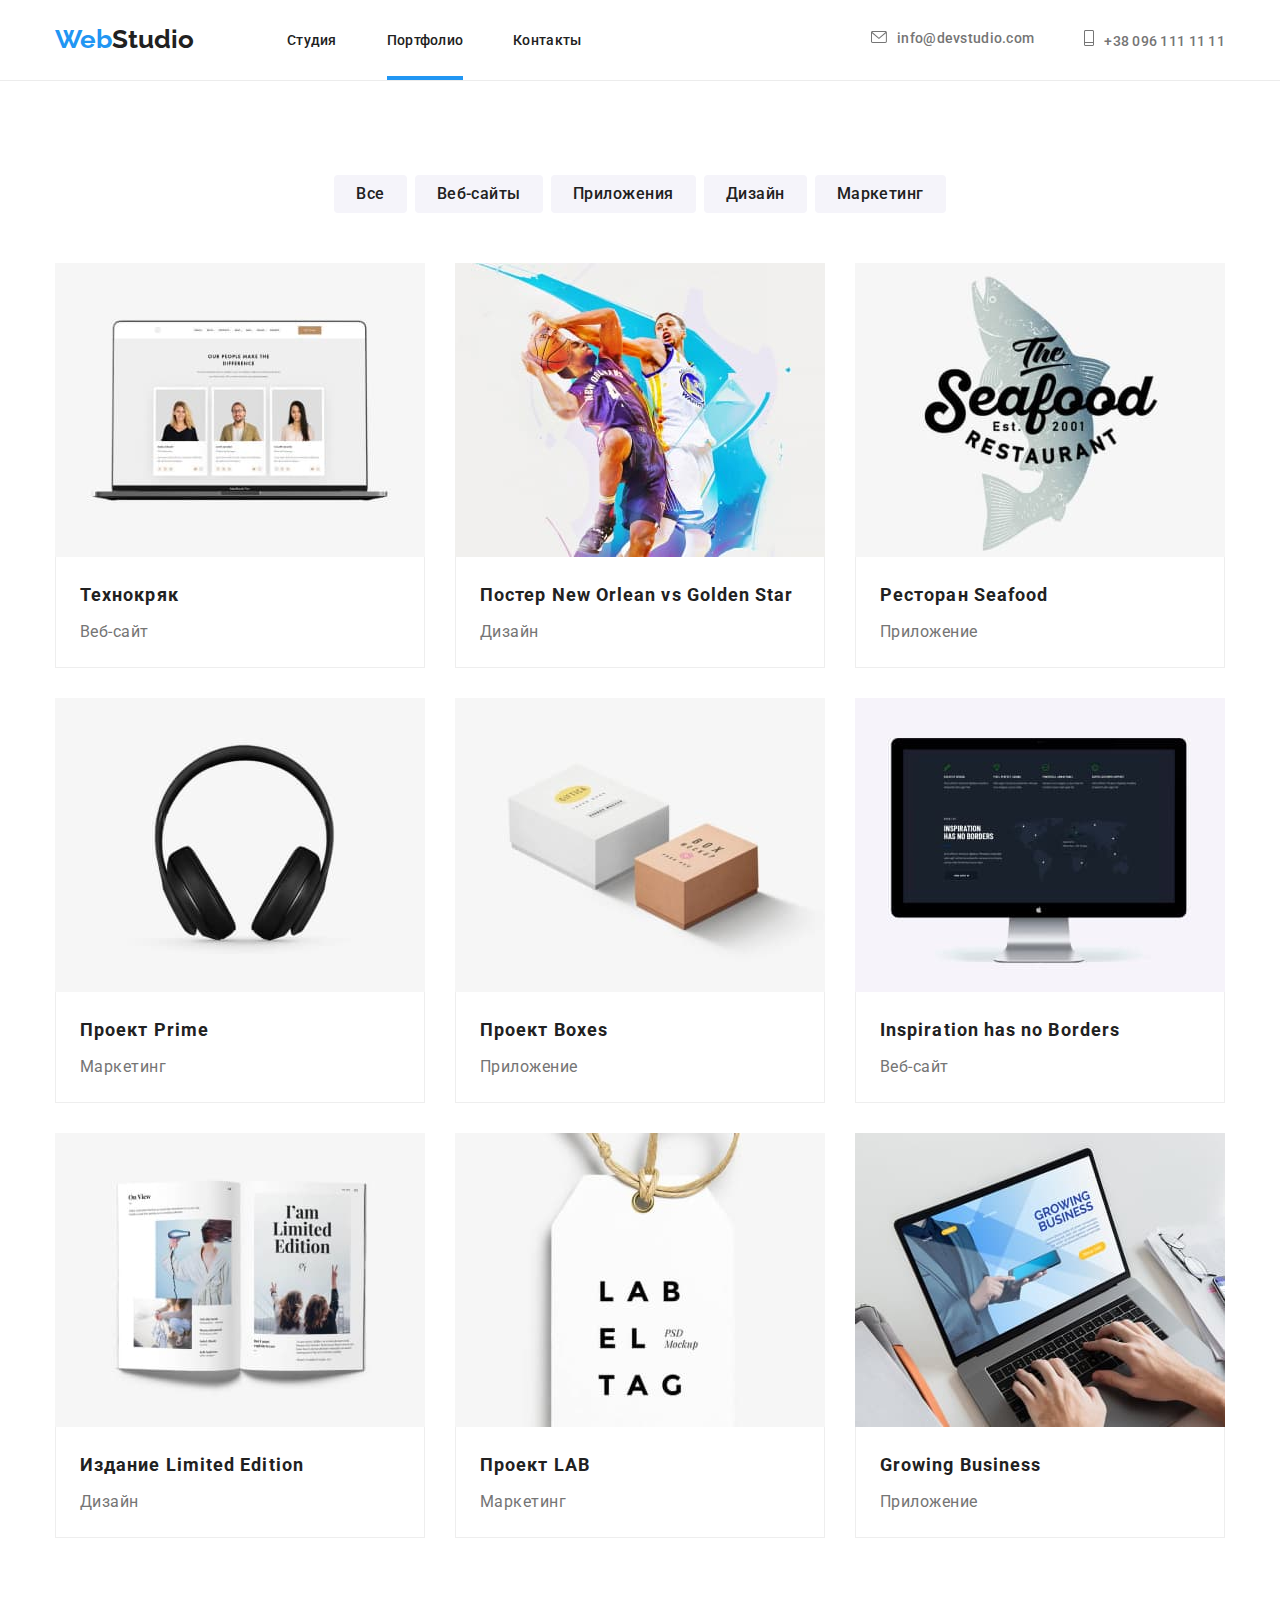
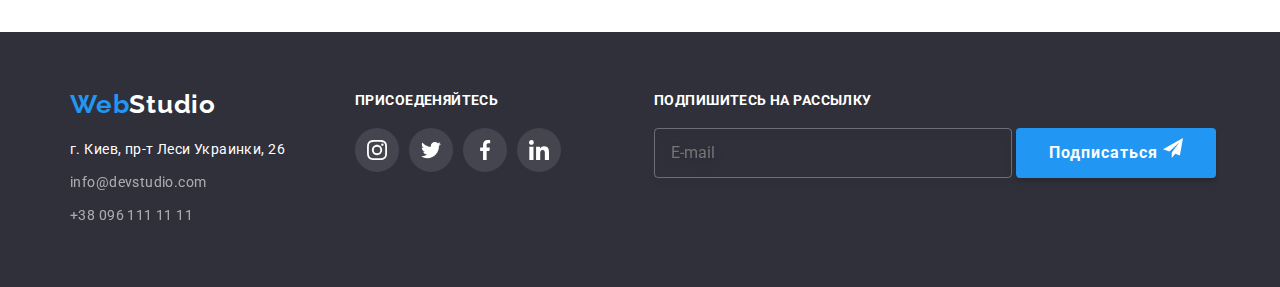
==== portfolio.html @ 83a1de69 "first commit" ====
<!DOCTYPE html>
<html lang="ru">
<head>
    <meta charset="UTF-8">
    <meta http-equiv="X-UA-Compatible" content="IE=edge">
    <meta name="viewport" content="width=device-width, initial-scale=1.0">
    <title>Porfolio</title>
    <link rel="preconnect" href="https://fonts.gstatic.com">
    <link href="https://fonts.googleapis.com/css2?family=Raleway:wght@700&family=Roboto:wght@400;500;700;900&display=swap" rel="stylesheet">
    <link rel="stylesheet" href="https://cdnjs.cloudflare.com/ajax/libs/modern-normalize/1.0.0/modern-normalize.min.css">
    <link rel="stylesheet" href="./css/styles.css">
</head>
<body>
    <header class="page-header">
        <div class="container">
            <nav class="container-nav">
                <a href="./index.html" class="logo">
                    <span class="span-logo">Web</span>Studio</a>
            <ul class="site-nav">
                <li class="item"> 
                    <a href="./index.html" class="link-header">Студия</a> </li>
                <li class="item"> 
                    <a href="./portfolio.html" class="link-header current">Портфолио</a> </li>
                <li class="item"> 
                    <a href="" class="link-header">Контакты</a> </li>
            </ul>  
            </nav>
            <ul class="contact-info">
                <li class="item"> 
                    <a href="mailto:info@devstudio.com" class="link">
                        <svg class="contact-icon" width="16px" height="12px">
                            <use href="./images/sprite.svg#icon-envelope"></use>
                        </svg>info@devstudio.com 
                    </a> 
                </li>
                <li class="item"> 
                    <a href="tel:+380961111111" class="link">
                        <svg class="contact-icon" width="10px" height="16px">
                            <use href="./images/sprite.svg#icon-cell"></use>
                        </svg>+38 096 111 11 11 
                    </a> 
                </li>
            </ul>
        </div>
    </header>
    <main>
        <section class="section">
            <div class="container">
            <ul class=" buttons button-list" >
                <li class="list-for-button"><button type="button" class="button">Все</button></li>
                <li class="list-for-button"><button type="button" class="button">Веб-сайты</button></li>
                <li class="list-for-button"><button type="button" class="button">Приложения</button></li>
                <li class="list-for-button"><button type="button" class="button">Дизайн</button></li>
                <li class="list-for-button"><button type="button" class="button">Маркетинг</button></li>
            </ul>
            <ul class=" main-info flex-container">
                <li class="flex-elements">
                    <a href="" class="flex-link link">
                        <div class="overlay-thumb">
                            <img class="flex-image" src="./images/home2/photo1.jpg" alt="Веб-сайт" width="370" height="294">
                            <div class="overlay-text">
                                <p class="overlay-par">Технокряк это современная площадка распространения коронавируса. Компании используют эту платформу для цифрового шпионажа и атак на защищённые сервера конкурентов.</p>
                            </div>
                        </div>
                            <div class="flex-text-cnt">
                                <h2 class="info-header">Технокряк</h2>
                                <p class="info-contant">Веб-сайт</p>
                            </div>
                    </a>
                </li>
                <li class="flex-elements">
                    <a href="" class="flex-link link">
                        <div class="overlay-thumb">
                                <img class="flex-image" src="./images/home2/photo2.jpg" alt="Дизайн" width="370" height="294">
                            <div class="overlay-text">
                                <p class="overlay-par">Технокряк это современная площадка распространения коронавируса. Компании используют эту платформу для цифрового шпионажа и атак на защищённые сервера конкурентов.</p>
                            </div>
                        </div>
                        <div class="flex-text-cnt">
                            <h2 class="info-header">Постер New Orlean vs Golden Star</h2>
                            <p class="info-contant">Дизайн</p>
                        </div>
                    </a>
                </li>
                <li class="flex-elements">
                    <a href="" class="flex-link link">
                        <div class="overlay-thumb">
                                <img class="flex-image" src="./images/home2/photo3.jpg" alt="Приложение" width="370" height="294">
                            <div class="overlay-text">
                                <p class="overlay-par">Технокряк это современная площадка распространения коронавируса. Компании используют эту платформу для цифрового шпионажа и атак на защищённые сервера конкурентов.</p>
                            </div>
                        </div>
                        <div class="flex-text-cnt">
                            <h2 class="info-header">Ресторан Seafood</h2>
                            <p class="info-contant">Приложение</p>
                        </div>
                    </a>
                </li>
                <li class="flex-elements">
                    <a href="" class="flex-link link">
                        <div class="overlay-thumb">
                                <img class="flex-image" src="./images/home2/photo4.jpg" alt="Маркетинг" width="370" height="294">
                            <div class="overlay-text">
                                <p class="overlay-par">Технокряк это современная площадка распространения коронавируса. Компании используют эту платформу для цифрового шпионажа и атак на защищённые сервера конкурентов.</p>
                            </div>
                        </div>
                        <div class="flex-text-cnt">
                            <h2 class="info-header">Проект Prime</h2>
                            <p class="info-contant">Маркетинг</p>
                        </div>
                    </a>
                </li>
                <li class="flex-elements">
                    <a href="" class="flex-link link">
                        <div class="overlay-thumb">
                                <img class="flex-image" src="./images/home2/photo5.jpg" alt="Приложение" width="370" height="294">
                            <div class="overlay-text">
                                <p class="overlay-par">Технокряк это современная площадка распространения коронавируса. Компании используют эту платформу для цифрового шпионажа и атак на защищённые сервера конкурентов.</p>
                            </div>
                        </div>
                        <div class="flex-text-cnt">
                            <h2 class="info-header">Проект Boxes</h2>
                            <p class="info-contant">Приложение</p>
                        </div>
                    </a>
                </li>
                <li class="flex-elements">
                    <a href="" class="flex-link link">
                        <div class="overlay-thumb">
                                <img class="flex-image" src="./images/home2/photo6.jpg" alt="Веб-сайт" width="370" height="294">
                            <div class="overlay-text">
                                <p class="overlay-par">Технокряк это современная площадка распространения коронавируса. Компании используют эту платформу для цифрового шпионажа и атак на защищённые сервера конкурентов.</p>
                            </div>
                        </div>
                        <div class="flex-text-cnt">
                            <h2 class="info-header">Inspiration has no Borders</h2>
                            <p class="info-contant">Веб-сайт</p>
                        </div>
                    </a>
                </li>
                <li class="flex-elements">
                    <a href="" class="flex-link link">
                        <div class="overlay-thumb">
                                <img class="flex-image" src="./images/home2/photo7.jpg" alt="Дизайн" width="370" height="294">
                            <div class="overlay-text">
                                <p class="overlay-par">Технокряк это современная площадка распространения коронавируса. Компании используют эту платформу для цифрового шпионажа и атак на защищённые сервера конкурентов.</p>
                            </div>
                        </div>
                        <div class="flex-text-cnt">
                            <h2 class="info-header">Издание Limited Edition</h2>
                            <p class="info-contant">Дизайн</p>
                        </div>
                    </a>
                </li>
                <li class="flex-elements">
                    <a href="" class="flex-link link">
                        <div class="overlay-thumb">
                                <img class="flex-image" src="./images/home2/photo8.jpg" alt="Маркетинг" width="370" height="294">
                            <div class="overlay-text">
                                <p class="overlay-par">Технокряк это современная площадка распространения коронавируса. Компании используют эту платформу для цифрового шпионажа и атак на защищённые сервера конкурентов.</p>
                            </div>
                        </div>
                        <div class="flex-text-cnt">
                            <h2 class="info-header">Проект LAB</h2>
                            <p class="info-contant">Маркетинг</p>
                        </div>
                    </a>
                </li>
                <li class="flex-elements">
                    <a href="" class="flex-link link">
                        <div class="overlay-thumb">
                                <img class="flex-image" src="./images/home2/photo9.jpg" alt="Приложение" width="370" height="294">
                            <div class="overlay-text">
                                <p class="overlay-par">Технокряк это современная площадка распространения коронавируса. Компании используют эту платформу для цифрового шпионажа и атак на защищённые сервера конкурентов.</p>
                            </div> 
                        </div>
                        <div class="flex-text-cnt">
                            <h2 class="info-header">Growing Business</h2>
                            <p class="info-contant">Приложение</p>
                        </div>
                    </a>
                </li>
            </ul>
            </div>
        </section>
    </main>
    <footer class="contacs-footer">
        <div class="container">
            <div class="footer-cont ">
                <a href="./index.html" class="logo footer-link"><span class="span-logo">Web</span>Studio </a>
                    <address class="address-cnt">
                        <ul>
                            <li class="footer-list"> <a class="footer-link" href="https://goo.gl/maps/rLmu8nEPgyhnmsDD9" target="_blank" rel="noopener noreferrer"> г. Киев, пр-т Леси Украинки, 26 </a></li>
                            <li class="footer-list"> <a class="footer-link opacity-class" href="mailto:info@devstudio.com">info@devstudio.com </a> </li>
                            <li class="footer-list"> <a class="footer-link opacity-class" href="tel:+380961111111">+38 096 111 11 11 </a> </li>
                        </ul>
                    </address>
            </div>
            <div class="footer-join">
                <h3 class="footer-join-h">Присоеденяйтесь</h3>
                <ul class="footer-icons">
                    <li class="footer-icons-item">
                        <a href="" class="footer-icons-link">
                            <svg class="footer-icons-svg">
                                <use href="./images/sprite.svg#icon-instagram"></use>
                            </svg>
                        </a>
                    </li>
                    <li class="footer-icons-item">
                        <a href="" class="footer-icons-link">
                            <svg class="footer-icons-svg">
                                <use href="./images/sprite.svg#icon-twitter"></use>
                            </svg>
                        </a>
                    </li>
                    <li class="footer-icons-item">
                        <a href="" class="footer-icons-link">
                            <svg class="footer-icons-svg">
                                <use href="./images/sprite.svg#icon-facebook"></use>
                            </svg>
                        </a>
                    </li>
                    <li class="footer-icons-item">
                        <a href="" class="footer-icons-link">
                            <svg class="footer-icons-svg">
                                <use href="./images/sprite.svg#icon-linkedin"></use>
                            </svg>
                         </a>
                    </li>
                </ul>
            </div>
            <div class="subscribe">
                <h3 class="footer-join-h">Подпишитесь на рассылку</h3>
                <form class="form-footer">
                    <input type="email" name="user-email" class="form-text" placeholder="E-mail">
                    <button type="submit" class="subscribe-btn">Подписаться
                        <svg class="footer-icons-svg">
                            <use href="./images/sprite.svg#icon-subscribe"></use>
                        </svg> 
                    </button>
                </form>
            </div>
        </div>
   </footer>
</body>
</html>
---- css/styles.css ----
:root{
    --primary-text-color: #757575;
    --title-text-color: #212121;
    --accent-color: #2196f3;
    --primary-white-color: #FFFFFF;
    --primary-bg-color: #F5F4FA;

}

body {
    font-family:'Roboto', sans-serif, 'Raleway', sans-serif;
    color: var(--title-text-color);
}
ul {
    list-style-type: none;
    margin: 0;
    padding: 0;
}
h1,h2,h3,p {
    margin: 0;
}
img {
    display: block;
    max-width: 100%;
}
.section {
    padding-top: 94px;
    padding-bottom: 94px;
}
.container {
    padding-left: 15px;
    padding-right: 15px;
    margin-left: auto;
    margin-right: auto;
    width: 1200px;
}
.page-header {
    border-bottom: 1px solid #ECECEC;
    padding-top: 25px;
    padding-bottom: 25px;
}
.page-header .container {
    display: flex;
    align-items: center;
}
.container-nav {
display: flex;
align-items: center;

}

.site-nav {
    display: flex;
    margin-left: 93px;
}
.site-nav .item {
    margin-right: 50px;
}

.site-nav .item:last-child {
    margin-right: 0px;
}

.contact-info {
    display: flex;
    margin-left: auto;
    color: var(--primary-text-color);
}
.contact-info .item + .item {
    margin-left: 50px;
}
.contact-icon {
    margin-right: 10px;
    fill: currentColor;
}
.logo {
    font-family: Raleway;
    font-weight: bold;
    font-size: 26px;
    text-decoration: none;
    color: inherit;
}
.logo .span-logo {
    color: var(--accent-color);
}

.link {
    display: block;
    font-size: 14px;
    font-weight: 500;
    line-height: 16px;
    letter-spacing: 0.02em;
    text-align: left;
    color: inherit;
    text-decoration: none;
    transition-duration: 250ms;
    transition-timing-function: cubic-bezier(0.4, 0, 0.2, 1);
}
.link-header {
    display: block;
    font-size: 14px;
    font-weight: 500;
    line-height: 16px;
    letter-spacing: 0.02em;
    text-align: left;
    color: inherit;
    text-decoration: none;
    transition-duration: 250ms;
    transition-timing-function: cubic-bezier(0.4, 0, 0.2, 1);
    position: relative;
    
}
.link-header::after {
    content: '';
    display: block;
    width: 100%;
    background: var(--accent-color);
    height: 4px;
    position: absolute;
    bottom: -32px;
    transition-duration: 250ms;
    transition-timing-function: cubic-bezier(0.4, 0, 0.2, 1);
}
.link-header::after {
    opacity: 0;
}
.link-header.current::after {
    opacity: 1;
}
.link-header:hover,
.link-header:focus{
    color: var(--accent-color);
}
.link:hover,
.link:focus{
    color: var(--accent-color);
}
.overlay {
    max-width: 1600px;
    height: 600px;
    margin-left: auto;
    margin-right: auto;
    background-image:linear-gradient(
        to right,
        rgba( 47, 48, 58, 0.4),
        rgba( 47, 48, 58, 0.4)
    ), 
    url(../images/overlay.jpg);
    background-size: cover;
    background-position: center;
    background-repeat: no-repeat;
}
.hero {
    background-color:#2F303A;
    text-align: center;
    padding-bottom: 200px;
    padding-top: 200px;
}
.hero .order-header {
    margin-top: 0px;
    margin-bottom: 30px;
    color: var(--primary-white-color);
    font-size: 44px;
    font-weight: 900;
    line-height: 60px;
    letter-spacing: 0.06em;
    text-align: center;
    text-transform: uppercase;
}
.order-button {
    display: inline;
}
.hero .order-button {
    color: var(--primary-white-color);
    background-color: var(--accent-color);
    padding: 10px 32px;
    font-family: Roboto;
    font-size: 16px;
    font-weight: 700;
    line-height: 30px;
    letter-spacing: 0.06em;  
    border: none;  
    border-radius: 4px;
}
.company-values {
    display: none;
}
.future-list {
    display: flex;
    flex-wrap: wrap;
}
.future-list .item {
    width: 270px;
}
.future-list .item:not(:last-child) {
    margin-right: 30px;
}

.feauters {
    padding-top: 94px;
}

.feauters .paragraph-header {
    font-size: 14px;
    font-weight: 700;
    line-height: 16px;
    letter-spacing: 0.03em;
    text-align: left;
    text-transform: uppercase;
    margin-bottom: 10px;
}
.feauters .paragraph-content {
    color: var(--primary-text-color);
    font-size: 14px;
    font-weight: 400;
    line-height: 24px;
    letter-spacing: 0.03em;
    text-align: left;  
}
.features-box-color {
    height: 120px;
    margin-bottom: 30px;
    background-color: #F5F4FA;
    display: flex;
    justify-content: center;
    align-items: center;
}
.features-icon-svg {
    width: 70px;
    height: 70px;

}
.our-work  {
    font-size: 36px;    
    font-weight: 700;
    line-height: 42px;
    letter-spacing: 0.03em;
    text-align: center;
    margin-bottom: 50px;
    margin-top: 0px;
}
.work-item {
    display: flex;

}
.img-item {
    margin-left: 30px;
    position: relative;
}
.work-item .img-item:first-child {
    margin-left: 0px;
}
.overlay-img {
    display: flex;
    text-align: center;
    background-color: rgba(47, 48, 58, 0.8);
    position: absolute;
    width: 100%;
    height: 70px;
    bottom: 0px;
}
.overlay-p {
    position: absolute;
    width: 100%;
    top: 50%;
    left: 50%;
    transform: translate(-50%, -50%);
    font-size: 14px;
    line-height: 16px;
    letter-spacing: 0.03em;
    color: var(--primary-white-color);
    text-transform: uppercase;
    
}
.team {
    background-color: var(--primary-bg-color);
    padding-top: 94px;
}
.team .team-header {
    font-size: 36px;
    font-weight: 700;
    line-height: 42px;
    letter-spacing: 0.03em;
    text-align: center;
    margin-bottom: 50px;
    margin-top: 0px;
}
.team .members-header {
    font-size: 16px;
    font-weight: 500;
    line-height: 19px;
    letter-spacing: 0.03em;
    margin: 0px 0px 10px 0px;
}
.team .position {
    color: var(--primary-text-color);
    font-size: 16px;
    font-weight: 400;
    line-height: 19px;
    letter-spacing: 0.03em;
    margin: 0px 0px 16px 0px;
}
.member-list {
    display: flex;
}
.member-list .members {
    margin-left: 30px;
    text-align: center;
}
.member-list .members:first-child {
    margin-left: 0px;
}
.team-img {
    display: block;
    max-width: 100%;
}
.member-cnt {
    padding-top: 30px;
    padding-bottom: 30px;
}
.socials-icons {
    display: inline-flex;
}
.socials-icons-item:not(:last-child) {
    margin-right: 10px;
}
.socials-icons-link {
    display: flex;
    align-items: center;
    justify-content: center;
    width: 44px;
    height: 44px;
    border-radius: 50%;
    background-color: var(--primary-white-color);
    transition-duration: 250ms;
    transition-timing-function: cubic-bezier(0.4, 0, 0.2, 1);
}
.socials-icons-link:hover, 
.socials-icons-link:focus {
    background-color: var(--accent-color);
}
.socials-icons-link:hover .socials-icons-svg, 
.socials-icons-link:focus .socials-icons-svg {
    fill: var(--primary-white-color); 
}
.socials-icons-svg {
    width: 20px;
    height: 20px;
    fill: #AFB1B8;
}
.customer-icons {
    display: inline-flex;
}
.customer-icons-item {
    border: 1px solid #AFB1B8;
    border-radius: 4%;
    height: 92px;
    width: 170px;
    display: flex;
    justify-content: center;
    align-items: center;
    cursor: pointer;
    fill: #AFB1B8;
    transition-duration: 250ms;
    transition-timing-function: cubic-bezier(0.4, 0, 0.2, 1);
}
.customer-icons-item:not(:last-child) {
    margin-right: 30px;
}
.customer-icons-svg {
    width: 106px;
    height: 60px;
    fill: inherit;
}
.customer-icons-item:focus, 
.customer-icons-item:hover {
    color: var(--accent-color);
    border-color: var(--accent-color);
    fill: var(--accent-color);
}
.contacs-footer {
    background: #2F303A;
    padding-top: 60px;
    padding-bottom: 60px;
}
.contacs-footer .container {
    display: flex;
}
.footer-link{
    color: var(--primary-white-color);
    text-decoration: none;
    font-size: 14px;
    font-weight: 400;
    line-height: 24px;
    letter-spacing: 0.03em;
    text-align: left;  
}
.footer-icons {
    display: inline-flex;
}
.footer-icons-item:not(:last-child) {
    margin-right: 10px;
}
.footer-icons-link {
    display: flex;
    align-items: center;
    justify-content: center;
    width: 44px;
    height: 44px;
    border-radius: 50%;
    background-color:rgba(255, 255, 255, 0.1);
    transition-duration: 250ms;
    transition-timing-function: cubic-bezier(0.4, 0, 0.2, 1);
}
.footer-icons-link:hover, 
.footer-icons-link:focus {
    background-color: var(--accent-color);
}
.footer-icons-link:hover .footer-icons-svg, 
.footer-icons-link:focus .footer-icons-svg {
    fill: var(--primary-white-color);
    
}
.footer-icons-svg {
    width: 20px;
    height: 20px;
    fill:var(--primary-white-color);
}
.address-cnt {
    margin-top: 20px;
    font-style: normal;
}
.footer-list {
    margin-bottom: 9px;
}
.footer-list:last-child {
    margin-bottom: 0px;
}
.opacity-class{
    opacity: 60%;
}
.contacs-footer .logo {
    font-family: Raleway;
    font-weight: bold;
    font-size: 26px;
    text-decoration: none;
}
.footer-join {
    margin-right: 93px;
}
.footer-join-h {
    font-size: 14px;
    font-style: normal;
    font-weight: 700;
    line-height: 16px;
    letter-spacing: 0.03em;
    text-transform: uppercase;
    color: var(--primary-white-color);   
    margin-bottom: 20px;
}
.form-text {
    background: transparent;
    width: 358px;
    height: 50px;
    border: 1px solid rgba(255, 255, 255, 0.3);
    box-sizing: border-box;
    filter: drop-shadow(0px 4px 4px rgba(0, 0, 0, 0.15));
    border-radius: 4px;
    padding-left: 16px;
}
.subscribe-btn {
    color: var(--primary-white-color);
    background-color: var(--accent-color);
    font-size: 16px;
    font-weight: 700;
    line-height: 30px;
    letter-spacing: 0.06em;  
    border: none;  
    width: 200px;
    height: 50px;
    background: #2196F3;
    box-shadow: 0px 4px 4px rgba(0, 0, 0, 0.15);
    border-radius: 4px;
}
.button-list {
    display: flex;
    justify-content: center;
}
.list-for-button {
    margin-right: 8px;
}
.list-for-button:last-child {
    margin-right: 0px;
}
.button {
    border-radius: 4px;
    border: none;
    padding: 6px 22px;
    font-size: 16px;
    font-weight: 500;
    line-height: 26px;
    letter-spacing: 0.03em;
    background-color: var(--primary-bg-color);
    text-decoration: none;
    color: var(--title-text-color); 
    text-align: center; 
    transition-duration: 250ms;
    transition-timing-function: cubic-bezier(0.4, 0, 0.2, 1);  
}

.button-list li button:hover , 
.button-list li button:focus {
    background-color: var(--accent-color);
    color: var(--primary-white-color);
}
.buttons {
    padding-bottom: 0px;
}
.main-info {
    margin-left: auto;
    margin-right: auto;
    margin-top: 50px;
    display: block;
}
.flex-container {
    display: flex;
    flex-wrap: wrap;
}
.flex-elements {
    width: calc((100% - 2 * 30px) / 3);
    margin-right: 30px;
    margin-bottom: 30px;
}
.flex-elements:nth-child(3n) {
    margin-right: 0px;
}
.flex-elements:nth-last-child(-n +3 ) {
    margin-bottom: 0px;
}
.flex-link {
    display: block;
    transition-duration: 250ms;
    transition-timing-function: cubic-bezier(0.4, 0, 0.2, 1);
}
.flex-link:hover, 
.flex-link:focus {
    box-shadow: 0px 1px 1px rgba(0, 0, 0, 0.12), 0px 4px 4px rgba(0, 0, 0, 0.06), 1px 4px 6px rgba(0, 0, 0, 0.16);;
    color: inherit;
}
.flex-image {
    display: block;
}
.flex-text-cnt {
    border: 1px solid #EEEEEE;
    border-top: none;
    padding: 20px 24px;
}
.overlay-thumb {
    position: relative;
    color: var(--primary-white-color);
    font-size: 18px;    
    font-weight: 400;
    line-height: 28px;
    letter-spacing: 0.03em;
    overflow: hidden;
}
.overlay-text {
    display: inline-block;
    position: absolute;
    top: 0%;
    right: 0%;
    width: 100%;
    height: 100%;
    transform: translateY(100%);
    background-color:rgba(33, 150, 243, 0.9);
    opacity: 0;
    transition-duration: 250ms;
    transition-timing-function: cubic-bezier(0.4, 0, 0.2, 1);
    padding: 63px 24px ;
}
.flex-link:hover .overlay-text,
.flex-link:focus .overlay-text{
    opacity: 1;
    transform: translateY(0);
}
.main-info .info-header{
    font-size: 18px;
    font-weight: 700;
    line-height: 36px;
    letter-spacing: 0.06em;
    text-align: left;
    margin: 0px 0px 4px 0px;
}
.main-info .info-contant{
    color: var(--primary-text-color);
    font-size: 16px;
    font-weight: 400;
    line-height: 30px;
    letter-spacing: 0.03em;
    text-align: left;
    margin: 0px;
}
.card {
    border-radius: 0px 0px 4px 4px;
    box-shadow: 0px 1px 3px rgba(0, 0, 0, 0.12), 0px 1px 1px rgba(0, 0, 0, 0.14), 0px 2px 1px rgba(0, 0, 0, 0.2);
    background-color: var(--primary-white-color);
}
.footer-cont {
    padding-left: 15px;
    padding-right: 70px;
}
.backdrop {
    position: fixed;
    top: 0;
    left: 0;
    width: 100%;
    height: 100%;
    background-color: rgba(0, 0, 0, 0.2);
    transition-duration: 250ms;
    transition-timing-function: cubic-bezier(0.4, 0, 0.2, 1);
}
.is-hidden {
    opacity: 0;
    visibility: hidden;
    pointer-events: none;
}
.modal {
    background-color: var(--primary-white-color);
    width: 528px;
    height: 581px;
    position: absolute;
    top: 50%;
    left: 50%;
    transform: translate(-50%, -50%);
    padding: 40px;
}
.modal-close {
    position: absolute;
    top: 8px;
    right: 8px;
    width: 30px;
    height: 30px;
    border-radius: 50%;
    border: 1px solid rgba(0, 0, 0, 0.1);
    background-color: transparent;
    display: flex;
    justify-content: center;
    align-items: center;
}
.modal-title {
    text-align: center;
    font-style: normal;
    font-weight: bold;
    font-size: 20px;
    line-height: 23px;
    letter-spacing: 0.03em;
    margin-bottom: 12px;
}
.form-field {
    margin-bottom: 10px;
}
.form-input {
    display: block;
    border: 1px solid rgba(33, 33, 33, 0.2);
    box-sizing: border-box;
    border-radius: 4px;
    width: 100%;
    height: 40px;
    padding-left: 42px;
    position: relative;
    transition-duration: 250ms;
    transition-timing-function: cubic-bezier(0.4, 0, 0.2, 1);
}
.form-input:focus-within {
    border-color: var(--accent-color);
}
.form-input .cross-icon {
    position: absolute;
    left: 10px;
    top: 50%;
    transform: translate(0, -50%);
    transition-duration: 250ms;
    transition-timing-function: cubic-bezier(0.4, 0, 0.2, 1);
}
.form-input:focus-within > .cross-icon {
    fill: var(--accent-color);
}
.modal-close:focus-within > .cross-icon {
    fill: var(--accent-color);
}
.form-input input {
    border: 0;
    height: 100%;
    width: 100%;
    padding-right: 15px;
}
.form-input input:focus {
    outline: none;
}
.form-textarea {
    display: block;
    border: 1px solid rgba(33, 33, 33, 0.2);
    box-sizing: border-box;
    border-radius: 4px;
    width: 100%;
    height: 120px;
    resize: none;
    padding: 12px 16px;
}
.form-textarea:focus {
    outline: none;
    border: 1px solid var(--accent-color);
}
.contract-block {
    margin: 20px 13px 0;
    font-size: 14px;
    line-height: 24px;
    letter-spacing: 0.03em;
    color: var(--primary-text-color);
}
.form .subscribe-btn {
    display: block;
    margin: 30px auto 0;
}
.form-label {
    font-size: 12px;
    font-style: normal;
    font-weight: 400;
    line-height: 14px;
    letter-spacing: 0.01em;
    text-align: left;
    color: var(--primary-text-color);
}
.policy {
    color: var(--accent-color);
}
.check-input {
    position: absolute;
    -webkit-appearance: none;
    appearance: none;
}
.checkbox-svg {
    position: absolute;
    margin-left: -20px;
    margin-bottom: -2px;
    border: 2px solid var(--primary-text-color);
    border-radius: 2px;
    cursor: pointer;
    fill: transparent;
}
.check-input:hover + .checkbox-svg,
.check-input:focus + .checkbox-svg{
    border-color: var(--accent-color);
}
.check-input:checked + .checkbox-svg {
    background-color: var(--accent-color);
    fill: var(--primary-white-color);
    border-color: transparent;
}
.check {
    padding-left: 15px;
}
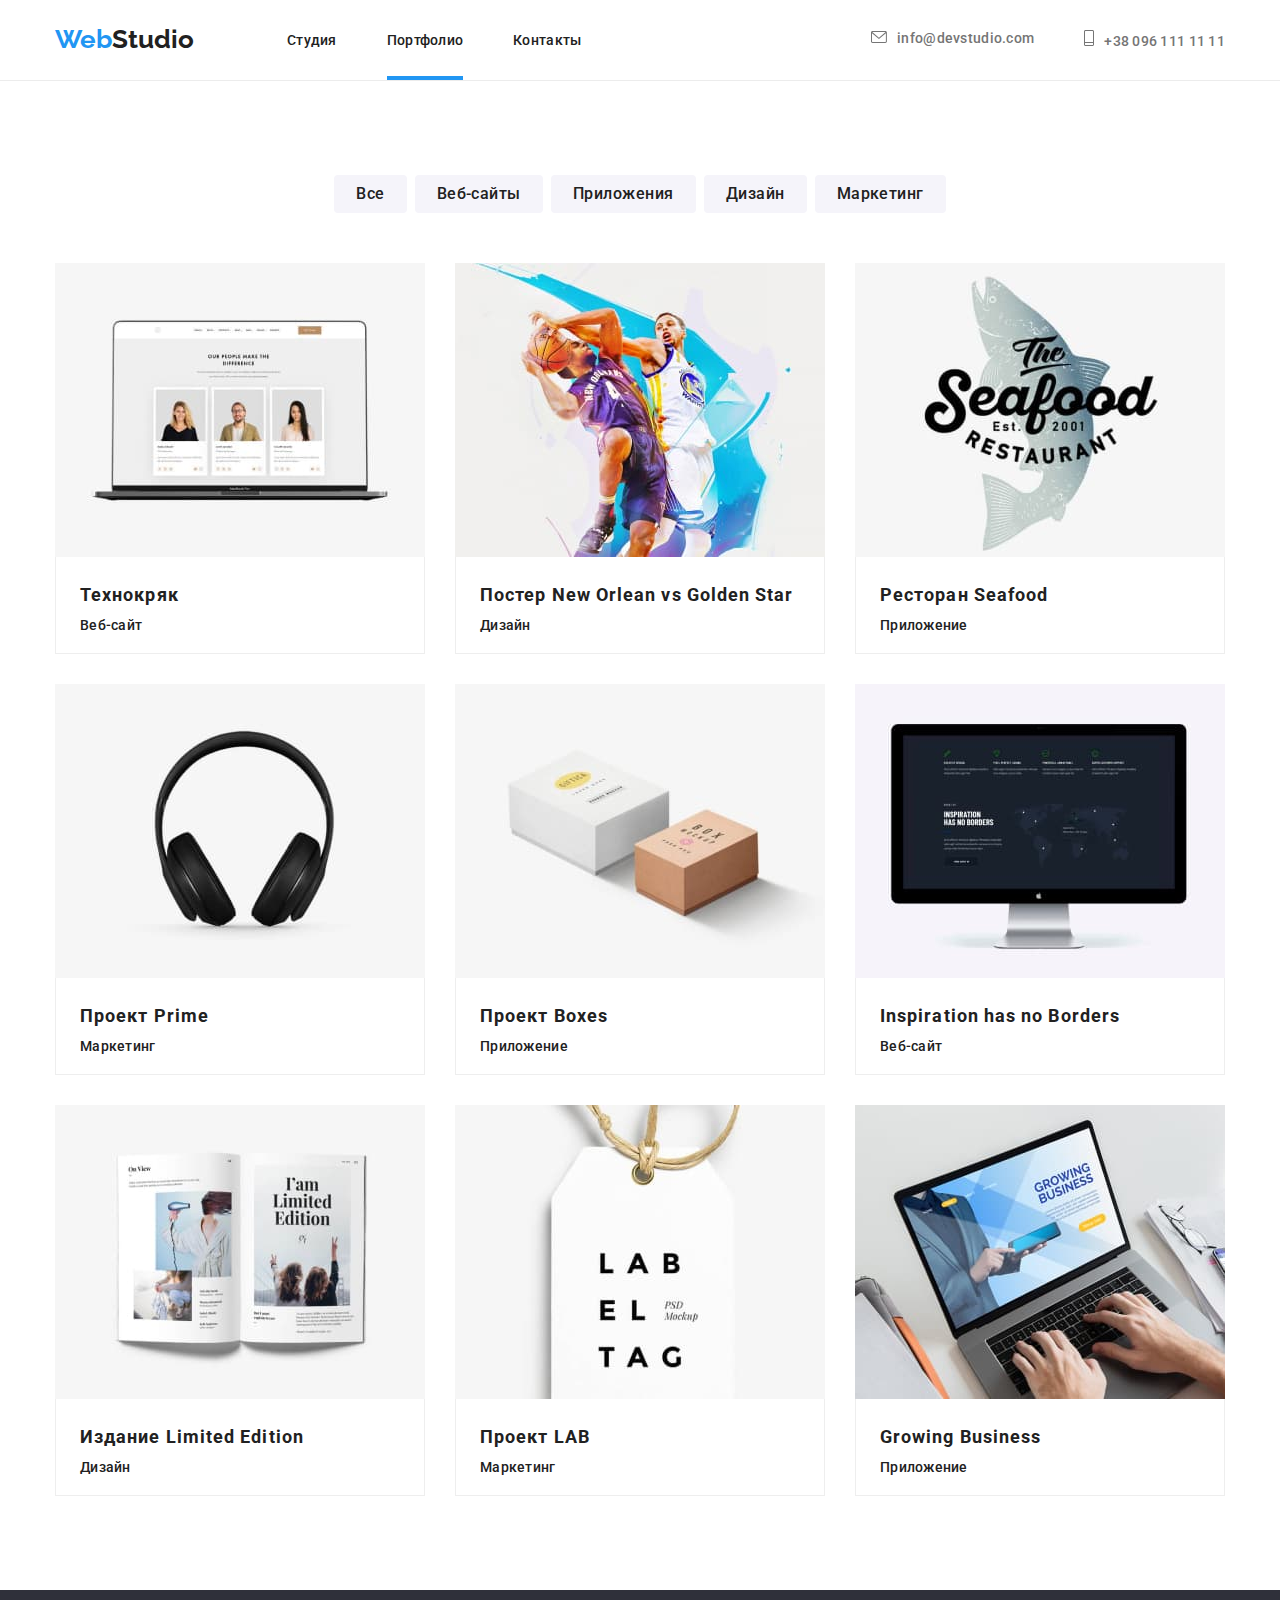
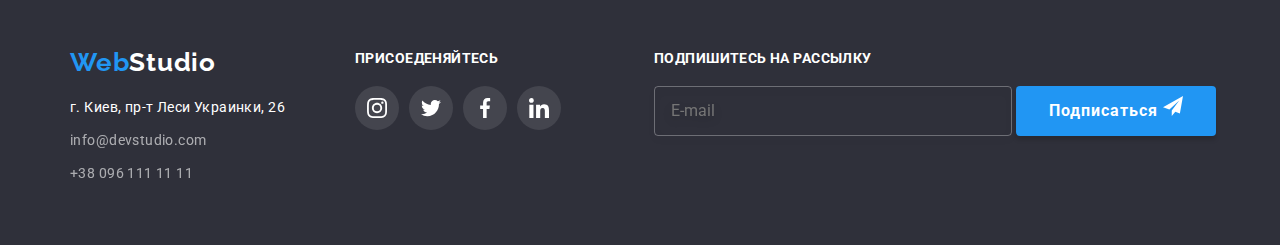
==== commit e93ddfd3: "last commit" ====
--- a/portfolio.html
+++ b/portfolio.html
@@ -9,33 +9,34 @@
     <link href="https://fonts.googleapis.com/css2?family=Raleway:wght@700&family=Roboto:wght@400;500;700;900&display=swap" rel="stylesheet">
     <link rel="stylesheet" href="https://cdnjs.cloudflare.com/ajax/libs/modern-normalize/1.0.0/modern-normalize.min.css">
     <link rel="stylesheet" href="./css/styles.css">
+    <link rel="stylesheet" href="./css/main.min.css">
 </head>
 <body>
     <header class="page-header">
         <div class="container">
-            <nav class="container-nav">
+            <nav class="site-bar">
                 <a href="./index.html" class="logo">
                     <span class="span-logo">Web</span>Studio</a>
             <ul class="site-nav">
-                <li class="item"> 
+                <li class="site-nav__item"> 
                     <a href="./index.html" class="link-header">Студия</a> </li>
-                <li class="item"> 
+                <li class="site-nav__item"> 
                     <a href="./portfolio.html" class="link-header current">Портфолио</a> </li>
-                <li class="item"> 
+                <li class="site-nav__item"> 
                     <a href="" class="link-header">Контакты</a> </li>
             </ul>  
             </nav>
-            <ul class="contact-info">
-                <li class="item"> 
+            <ul class="contact">
+                <li class="contact__item"> 
                     <a href="mailto:info@devstudio.com" class="link">
-                        <svg class="contact-icon" width="16px" height="12px">
+                        <svg class="contact__icon" width="16px" height="12px">
                             <use href="./images/sprite.svg#icon-envelope"></use>
                         </svg>info@devstudio.com 
                     </a> 
                 </li>
-                <li class="item"> 
+                <li class="contact__item"> 
                     <a href="tel:+380961111111" class="link">
-                        <svg class="contact-icon" width="10px" height="16px">
+                        <svg class="contact__icon" width="10px" height="16px">
                             <use href="./images/sprite.svg#icon-cell"></use>
                         </svg>+38 096 111 11 11 
                     </a> 
@@ -46,137 +47,137 @@
     <main>
         <section class="section">
             <div class="container">
-            <ul class=" buttons button-list" >
-                <li class="list-for-button"><button type="button" class="button">Все</button></li>
-                <li class="list-for-button"><button type="button" class="button">Веб-сайты</button></li>
-                <li class="list-for-button"><button type="button" class="button">Приложения</button></li>
-                <li class="list-for-button"><button type="button" class="button">Дизайн</button></li>
-                <li class="list-for-button"><button type="button" class="button">Маркетинг</button></li>
+            <ul class="menu" >
+                <li class="menu__button"><button type="button" class="button">Все</button></li>
+                <li class="menu__button"><button type="button" class="button">Веб-сайты</button></li>
+                <li class="menu__button"><button type="button" class="button">Приложения</button></li>
+                <li class="menu__button"><button type="button" class="button">Дизайн</button></li>
+                <li class="menu__button"><button type="button" class="button">Маркетинг</button></li>
             </ul>
-            <ul class=" main-info flex-container">
-                <li class="flex-elements">
-                    <a href="" class="flex-link link">
-                        <div class="overlay-thumb">
-                            <img class="flex-image" src="./images/home2/photo1.jpg" alt="Веб-сайт" width="370" height="294">
-                            <div class="overlay-text">
-                                <p class="overlay-par">Технокряк это современная площадка распространения коронавируса. Компании используют эту платформу для цифрового шпионажа и атак на защищённые сервера конкурентов.</p>
-                            </div>
-                        </div>
-                            <div class="flex-text-cnt">
-                                <h2 class="info-header">Технокряк</h2>
-                                <p class="info-contant">Веб-сайт</p>
-                            </div>
-                    </a>
-                </li>
-                <li class="flex-elements">
-                    <a href="" class="flex-link link">
-                        <div class="overlay-thumb">
-                                <img class="flex-image" src="./images/home2/photo2.jpg" alt="Дизайн" width="370" height="294">
-                            <div class="overlay-text">
-                                <p class="overlay-par">Технокряк это современная площадка распространения коронавируса. Компании используют эту платформу для цифрового шпионажа и атак на защищённые сервера конкурентов.</p>
-                            </div>
-                        </div>
-                        <div class="flex-text-cnt">
-                            <h2 class="info-header">Постер New Orlean vs Golden Star</h2>
-                            <p class="info-contant">Дизайн</p>
-                        </div>
-                    </a>
-                </li>
-                <li class="flex-elements">
-                    <a href="" class="flex-link link">
-                        <div class="overlay-thumb">
-                                <img class="flex-image" src="./images/home2/photo3.jpg" alt="Приложение" width="370" height="294">
-                            <div class="overlay-text">
-                                <p class="overlay-par">Технокряк это современная площадка распространения коронавируса. Компании используют эту платформу для цифрового шпионажа и атак на защищённые сервера конкурентов.</p>
-                            </div>
-                        </div>
-                        <div class="flex-text-cnt">
-                            <h2 class="info-header">Ресторан Seafood</h2>
-                            <p class="info-contant">Приложение</p>
-                        </div>
-                    </a>
-                </li>
-                <li class="flex-elements">
-                    <a href="" class="flex-link link">
-                        <div class="overlay-thumb">
-                                <img class="flex-image" src="./images/home2/photo4.jpg" alt="Маркетинг" width="370" height="294">
-                            <div class="overlay-text">
-                                <p class="overlay-par">Технокряк это современная площадка распространения коронавируса. Компании используют эту платформу для цифрового шпионажа и атак на защищённые сервера конкурентов.</p>
-                            </div>
-                        </div>
-                        <div class="flex-text-cnt">
-                            <h2 class="info-header">Проект Prime</h2>
-                            <p class="info-contant">Маркетинг</p>
-                        </div>
-                    </a>
-                </li>
-                <li class="flex-elements">
-                    <a href="" class="flex-link link">
-                        <div class="overlay-thumb">
-                                <img class="flex-image" src="./images/home2/photo5.jpg" alt="Приложение" width="370" height="294">
-                            <div class="overlay-text">
-                                <p class="overlay-par">Технокряк это современная площадка распространения коронавируса. Компании используют эту платформу для цифрового шпионажа и атак на защищённые сервера конкурентов.</p>
-                            </div>
-                        </div>
-                        <div class="flex-text-cnt">
-                            <h2 class="info-header">Проект Boxes</h2>
-                            <p class="info-contant">Приложение</p>
-                        </div>
-                    </a>
-                </li>
-                <li class="flex-elements">
-                    <a href="" class="flex-link link">
-                        <div class="overlay-thumb">
-                                <img class="flex-image" src="./images/home2/photo6.jpg" alt="Веб-сайт" width="370" height="294">
-                            <div class="overlay-text">
-                                <p class="overlay-par">Технокряк это современная площадка распространения коронавируса. Компании используют эту платформу для цифрового шпионажа и атак на защищённые сервера конкурентов.</p>
-                            </div>
-                        </div>
-                        <div class="flex-text-cnt">
-                            <h2 class="info-header">Inspiration has no Borders</h2>
-                            <p class="info-contant">Веб-сайт</p>
-                        </div>
-                    </a>
-                </li>
-                <li class="flex-elements">
-                    <a href="" class="flex-link link">
-                        <div class="overlay-thumb">
-                                <img class="flex-image" src="./images/home2/photo7.jpg" alt="Дизайн" width="370" height="294">
-                            <div class="overlay-text">
-                                <p class="overlay-par">Технокряк это современная площадка распространения коронавируса. Компании используют эту платформу для цифрового шпионажа и атак на защищённые сервера конкурентов.</p>
-                            </div>
-                        </div>
-                        <div class="flex-text-cnt">
-                            <h2 class="info-header">Издание Limited Edition</h2>
-                            <p class="info-contant">Дизайн</p>
-                        </div>
-                    </a>
-                </li>
-                <li class="flex-elements">
-                    <a href="" class="flex-link link">
-                        <div class="overlay-thumb">
-                                <img class="flex-image" src="./images/home2/photo8.jpg" alt="Маркетинг" width="370" height="294">
-                            <div class="overlay-text">
-                                <p class="overlay-par">Технокряк это современная площадка распространения коронавируса. Компании используют эту платформу для цифрового шпионажа и атак на защищённые сервера конкурентов.</p>
-                            </div>
-                        </div>
-                        <div class="flex-text-cnt">
-                            <h2 class="info-header">Проект LAB</h2>
-                            <p class="info-contant">Маркетинг</p>
-                        </div>
-                    </a>
-                </li>
-                <li class="flex-elements">
-                    <a href="" class="flex-link link">
-                        <div class="overlay-thumb">
-                                <img class="flex-image" src="./images/home2/photo9.jpg" alt="Приложение" width="370" height="294">
-                            <div class="overlay-text">
-                                <p class="overlay-par">Технокряк это современная площадка распространения коронавируса. Компании используют эту платформу для цифрового шпионажа и атак на защищённые сервера конкурентов.</p>
+            <ul class="flex__container">
+                <li class="flex__elements">
+                    <a href="" class="flex__link link">
+                        <div class="overlay__thumb">
+                            <img class="flex__image" src="./images/home2/photo1.jpg" alt="Веб-сайт" width="370" height="294">
+                            <div class="overlay__text">
+                                <p class="overlay__par">Технокряк это современная площадка распространения коронавируса. Компании используют эту платформу для цифрового шпионажа и атак на защищённые сервера конкурентов.</p>
+                            </div>
+                        </div>
+                            <div class="flex__text">
+                                <h2 class="flex__header">Технокряк</h2>
+                                <p class="flex__contant">Веб-сайт</p>
+                            </div>
+                    </a>
+                </li>
+                <li class="flex__elements">
+                    <a href="" class="flex__link link">
+                        <div class="overlay__thumb">
+                                <img class="flex__image" src="./images/home2/photo2.jpg" alt="Дизайн" width="370" height="294">
+                            <div class="overlay__text">
+                                <p class="overlay__par">Технокряк это современная площадка распространения коронавируса. Компании используют эту платформу для цифрового шпионажа и атак на защищённые сервера конкурентов.</p>
+                            </div>
+                        </div>
+                        <div class="flex__text">
+                            <h2 class="flex__header">Постер New Orlean vs Golden Star</h2>
+                            <p class="flex__contant">Дизайн</p>
+                        </div>
+                    </a>
+                </li>
+                <li class="flex__elements">
+                    <a href="" class="flex__link link">
+                        <div class="overlay__thumb">
+                                <img class="flex__image" src="./images/home2/photo3.jpg" alt="Приложение" width="370" height="294">
+                            <div class="overlay__text">
+                                <p class="overlay__par">Технокряк это современная площадка распространения коронавируса. Компании используют эту платформу для цифрового шпионажа и атак на защищённые сервера конкурентов.</p>
+                            </div>
+                        </div>
+                        <div class="flex__text">
+                            <h2 class="flex__header">Ресторан Seafood</h2>
+                            <p class="flex__contant">Приложение</p>
+                        </div>
+                    </a>
+                </li>
+                <li class="flex__elements">
+                    <a href="" class="flex__link link">
+                        <div class="overlay__thumb">
+                                <img class="flex__image" src="./images/home2/photo4.jpg" alt="Маркетинг" width="370" height="294">
+                            <div class="overlay__text">
+                                <p class="overlay__par">Технокряк это современная площадка распространения коронавируса. Компании используют эту платформу для цифрового шпионажа и атак на защищённые сервера конкурентов.</p>
+                            </div>
+                        </div>
+                        <div class="flex__text">
+                            <h2 class="flex__header">Проект Prime</h2>
+                            <p class="flex__contant">Маркетинг</p>
+                        </div>
+                    </a>
+                </li>
+                <li class="flex__elements">
+                    <a href="" class="flex__link link">
+                        <div class="overlay__thumb">
+                                <img class="flex__image" src="./images/home2/photo5.jpg" alt="Приложение" width="370" height="294">
+                            <div class="overlay__text">
+                                <p class="overlay__par">Технокряк это современная площадка распространения коронавируса. Компании используют эту платформу для цифрового шпионажа и атак на защищённые сервера конкурентов.</p>
+                            </div>
+                        </div>
+                        <div class="flex__text">
+                            <h2 class="flex__header">Проект Boxes</h2>
+                            <p class="flex__contant">Приложение</p>
+                        </div>
+                    </a>
+                </li>
+                <li class="flex__elements">
+                    <a href="" class="flex__link link">
+                        <div class="overlay__thumb">
+                                <img class="flex__image" src="./images/home2/photo6.jpg" alt="Веб-сайт" width="370" height="294">
+                            <div class="overlay__text">
+                                <p class="overlay__par">Технокряк это современная площадка распространения коронавируса. Компании используют эту платформу для цифрового шпионажа и атак на защищённые сервера конкурентов.</p>
+                            </div>
+                        </div>
+                        <div class="flex__text">
+                            <h2 class="flex__header">Inspiration has no Borders</h2>
+                            <p class="flex__contant">Веб-сайт</p>
+                        </div>
+                    </a>
+                </li>
+                <li class="flex__elements">
+                    <a href="" class="flex__link link">
+                        <div class="overlay__thumb">
+                                <img class="flex__image" src="./images/home2/photo7.jpg" alt="Дизайн" width="370" height="294">
+                            <div class="overlay__text">
+                                <p class="overlay__par">Технокряк это современная площадка распространения коронавируса. Компании используют эту платформу для цифрового шпионажа и атак на защищённые сервера конкурентов.</p>
+                            </div>
+                        </div>
+                        <div class="flex__text">
+                            <h2 class="flex__header">Издание Limited Edition</h2>
+                            <p class="flex__contant">Дизайн</p>
+                        </div>
+                    </a>
+                </li>
+                <li class="flex__elements">
+                    <a href="" class="flex__link link">
+                        <div class="overlay__thumb">
+                                <img class="flex__image" src="./images/home2/photo8.jpg" alt="Маркетинг" width="370" height="294">
+                            <div class="overlay__text">
+                                <p class="overlay__par">Технокряк это современная площадка распространения коронавируса. Компании используют эту платформу для цифрового шпионажа и атак на защищённые сервера конкурентов.</p>
+                            </div>
+                        </div>
+                        <div class="flex__text">
+                            <h2 class="flex__header">Проект LAB</h2>
+                            <p class="flex__contant">Маркетинг</p>
+                        </div>
+                    </a>
+                </li>
+                <li class="flex__elements">
+                    <a href="" class="flex__link link">
+                        <div class="overlay__thumb">
+                                <img class="flex__image" src="./images/home2/photo9.jpg" alt="Приложение" width="370" height="294">
+                            <div class="overlay__text">
+                                <p class="overlay__par">Технокряк это современная площадка распространения коронавируса. Компании используют эту платформу для цифрового шпионажа и атак на защищённые сервера конкурентов.</p>
                             </div> 
                         </div>
-                        <div class="flex-text-cnt">
-                            <h2 class="info-header">Growing Business</h2>
-                            <p class="info-contant">Приложение</p>
+                        <div class="flex__text">
+                            <h2 class="flex__header">Growing Business</h2>
+                            <p class="flex__contant">Приложение</p>
                         </div>
                     </a>
                 </li>
@@ -184,45 +185,51 @@
             </div>
         </section>
     </main>
-    <footer class="contacs-footer">
+    <footer class="footer">
         <div class="container">
-            <div class="footer-cont ">
-                <a href="./index.html" class="logo footer-link"><span class="span-logo">Web</span>Studio </a>
-                    <address class="address-cnt">
+            <div class="footer__cont ">
+                <a href="./index.html" class="logo footer__link"><span class="span-logo">Web</span>Studio </a>
+                    <address class="footer__adress">
                         <ul>
-                            <li class="footer-list"> <a class="footer-link" href="https://goo.gl/maps/rLmu8nEPgyhnmsDD9" target="_blank" rel="noopener noreferrer"> г. Киев, пр-т Леси Украинки, 26 </a></li>
-                            <li class="footer-list"> <a class="footer-link opacity-class" href="mailto:info@devstudio.com">info@devstudio.com </a> </li>
-                            <li class="footer-list"> <a class="footer-link opacity-class" href="tel:+380961111111">+38 096 111 11 11 </a> </li>
+                            <li class="footer__list"> 
+                                <a class="footer__link" href="https://goo.gl/maps/rLmu8nEPgyhnmsDD9" target="_blank" rel="noopener noreferrer"> г. Киев, пр-т Леси Украинки, 26 </a>
+                            </li>
+                            <li class="footer__list"> 
+                                <a class="footer__link opacity-class" href="mailto:info@devstudio.com">info@devstudio.com </a> 
+                            </li>
+                            <li class="footer__list"> 
+                                <a class="footer__link opacity-class" href="tel:+380961111111">+38 096 111 11 11 </a> 
+                            </li>
                         </ul>
                     </address>
             </div>
             <div class="footer-join">
-                <h3 class="footer-join-h">Присоеденяйтесь</h3>
+                <h3 class="footer-join__header">Присоеденяйтесь</h3>
                 <ul class="footer-icons">
-                    <li class="footer-icons-item">
-                        <a href="" class="footer-icons-link">
-                            <svg class="footer-icons-svg">
+                    <li class="footer-icons__item">
+                        <a href="" class="footer-icons__link">
+                            <svg class="footer-icons__svg">
                                 <use href="./images/sprite.svg#icon-instagram"></use>
                             </svg>
                         </a>
                     </li>
-                    <li class="footer-icons-item">
-                        <a href="" class="footer-icons-link">
-                            <svg class="footer-icons-svg">
+                    <li class="footer-icons__item">
+                        <a href="" class="footer-icons__link">
+                            <svg class="footer-icons__svg">
                                 <use href="./images/sprite.svg#icon-twitter"></use>
                             </svg>
                         </a>
                     </li>
-                    <li class="footer-icons-item">
-                        <a href="" class="footer-icons-link">
-                            <svg class="footer-icons-svg">
+                    <li class="footer-icons__item">
+                        <a href="" class="footer-icons__link">
+                            <svg class="footer-icons__svg">
                                 <use href="./images/sprite.svg#icon-facebook"></use>
                             </svg>
                         </a>
                     </li>
-                    <li class="footer-icons-item">
-                        <a href="" class="footer-icons-link">
-                            <svg class="footer-icons-svg">
+                    <li class="footer-icons__item">
+                        <a href="" class="footer-icons__link">
+                            <svg class="footer-icons__svg">
                                 <use href="./images/sprite.svg#icon-linkedin"></use>
                             </svg>
                          </a>
@@ -230,11 +237,11 @@
                 </ul>
             </div>
             <div class="subscribe">
-                <h3 class="footer-join-h">Подпишитесь на рассылку</h3>
+                <h3 class="footer-join__header">Подпишитесь на рассылку</h3>
                 <form class="form-footer">
                     <input type="email" name="user-email" class="form-text" placeholder="E-mail">
                     <button type="submit" class="subscribe-btn">Подписаться
-                        <svg class="footer-icons-svg">
+                        <svg class="footer-icons__svg">
                             <use href="./images/sprite.svg#icon-subscribe"></use>
                         </svg> 
                     </button>
--- a/css/styles.css
+++ b/css/styles.css
@@ -1,17 +1,5 @@
-:root{
-    --primary-text-color: #757575;
-    --title-text-color: #212121;
-    --accent-color: #2196f3;
-    --primary-white-color: #FFFFFF;
-    --primary-bg-color: #F5F4FA;
-
-}
-
-body {
-    font-family:'Roboto', sans-serif, 'Raleway', sans-serif;
-    color: var(--title-text-color);
-}
-ul {
+
+/* ul {
     list-style-type: none;
     margin: 0;
     padding: 0;
@@ -22,19 +10,19 @@
 img {
     display: block;
     max-width: 100%;
-}
-.section {
+} */
+/* .section {
     padding-top: 94px;
     padding-bottom: 94px;
-}
-.container {
+} */
+/* .container {
     padding-left: 15px;
     padding-right: 15px;
     margin-left: auto;
     margin-right: auto;
     width: 1200px;
-}
-.page-header {
+} */
+/* .page-header {
     border-bottom: 1px solid #ECECEC;
     padding-top: 25px;
     padding-bottom: 25px;
@@ -43,30 +31,29 @@
     display: flex;
     align-items: center;
 }
-.container-nav {
+.nav-bar {
 display: flex;
 align-items: center;
-
 }
 
 .site-nav {
     display: flex;
     margin-left: 93px;
 }
-.site-nav .item {
+.site-nav__item {
     margin-right: 50px;
 }
 
-.site-nav .item:last-child {
+.site-nav__item:last-child {
     margin-right: 0px;
 }
 
-.contact-info {
+.contact {
     display: flex;
     margin-left: auto;
     color: var(--primary-text-color);
 }
-.contact-info .item + .item {
+.contact-item + .contact-item {
     margin-left: 50px;
 }
 .contact-icon {
@@ -134,8 +121,8 @@
 .link:hover,
 .link:focus{
     color: var(--accent-color);
-}
-.overlay {
+} */
+/* .overlay {
     max-width: 1600px;
     height: 600px;
     margin-left: auto;
@@ -181,18 +168,18 @@
     letter-spacing: 0.06em;  
     border: none;  
     border-radius: 4px;
-}
-.company-values {
+} */
+/* .company-values {
     display: none;
 }
-.future-list {
+.feauters-list {
     display: flex;
     flex-wrap: wrap;
 }
-.future-list .item {
+.feauters-item {
     width: 270px;
 }
-.future-list .item:not(:last-child) {
+.feauters-item:not(:last-child) {
     margin-right: 30px;
 }
 
@@ -217,7 +204,7 @@
     letter-spacing: 0.03em;
     text-align: left;  
 }
-.features-box-color {
+.features-box__color {
     height: 120px;
     margin-bottom: 30px;
     background-color: #F5F4FA;
@@ -225,12 +212,12 @@
     justify-content: center;
     align-items: center;
 }
-.features-icon-svg {
+.features-icon__svg {
     width: 70px;
     height: 70px;
 
-}
-.our-work  {
+} */
+/* .our-work  {
     font-size: 36px;    
     font-weight: 700;
     line-height: 42px;
@@ -243,11 +230,11 @@
     display: flex;
 
 }
-.img-item {
+.work-item__img {
     margin-left: 30px;
     position: relative;
 }
-.work-item .img-item:first-child {
+.work-item__img:first-child {
     margin-left: 0px;
 }
 .overlay-img {
@@ -271,12 +258,12 @@
     color: var(--primary-white-color);
     text-transform: uppercase;
     
-}
-.team {
+} */
+/* .team {
     background-color: var(--primary-bg-color);
     padding-top: 94px;
 }
-.team .team-header {
+.team-header {
     font-size: 36px;
     font-weight: 700;
     line-height: 42px;
@@ -285,14 +272,14 @@
     margin-bottom: 50px;
     margin-top: 0px;
 }
-.team .members-header {
+.members-header {
     font-size: 16px;
     font-weight: 500;
     line-height: 19px;
     letter-spacing: 0.03em;
     margin: 0px 0px 10px 0px;
 }
-.team .position {
+.member-position {
     color: var(--primary-text-color);
     font-size: 16px;
     font-weight: 400;
@@ -303,14 +290,14 @@
 .member-list {
     display: flex;
 }
-.member-list .members {
+.member-list__card {
     margin-left: 30px;
     text-align: center;
 }
-.member-list .members:first-child {
+.member-list__card:first-child {
     margin-left: 0px;
 }
-.team-img {
+.member-img {
     display: block;
     max-width: 100%;
 }
@@ -321,10 +308,10 @@
 .socials-icons {
     display: inline-flex;
 }
-.socials-icons-item:not(:last-child) {
+.socials-icons__item:not(:last-child) {
     margin-right: 10px;
 }
-.socials-icons-link {
+.socials-icons__link {
     display: flex;
     align-items: center;
     justify-content: center;
@@ -335,20 +322,20 @@
     transition-duration: 250ms;
     transition-timing-function: cubic-bezier(0.4, 0, 0.2, 1);
 }
-.socials-icons-link:hover, 
-.socials-icons-link:focus {
+.socials-icons__link:hover, 
+.socials-icons__link:focus {
     background-color: var(--accent-color);
 }
-.socials-icons-link:hover .socials-icons-svg, 
-.socials-icons-link:focus .socials-icons-svg {
+.socials-icons__link:hover .socials-icons__svg, 
+.socials-icons__link:focus .socials-icons__svg {
     fill: var(--primary-white-color); 
 }
-.socials-icons-svg {
+.socials-icons__svg {
     width: 20px;
     height: 20px;
     fill: #AFB1B8;
-}
-.customer-icons {
+} */
+/* .customer-icons {
     display: inline-flex;
 }
 .customer-icons-item {
@@ -377,13 +364,13 @@
     color: var(--accent-color);
     border-color: var(--accent-color);
     fill: var(--accent-color);
-}
-.contacs-footer {
+} */
+/* .footer {
     background: #2F303A;
     padding-top: 60px;
     padding-bottom: 60px;
 }
-.contacs-footer .container {
+.footer .container {
     display: flex;
 }
 .footer-link{
@@ -398,10 +385,10 @@
 .footer-icons {
     display: inline-flex;
 }
-.footer-icons-item:not(:last-child) {
+.footer-icons__item:not(:last-child) {
     margin-right: 10px;
 }
-.footer-icons-link {
+.footer-icons__link {
     display: flex;
     align-items: center;
     justify-content: center;
@@ -412,21 +399,21 @@
     transition-duration: 250ms;
     transition-timing-function: cubic-bezier(0.4, 0, 0.2, 1);
 }
-.footer-icons-link:hover, 
-.footer-icons-link:focus {
+.footer-icons__link:hover, 
+.footer-icons__link:focus {
     background-color: var(--accent-color);
 }
-.footer-icons-link:hover .footer-icons-svg, 
-.footer-icons-link:focus .footer-icons-svg {
+.footer-icons__link:hover .footer-icons__svg, 
+.footer-icons__link:focus .footer-icons__svg {
     fill: var(--primary-white-color);
     
 }
-.footer-icons-svg {
+.footer-icons__svg {
     width: 20px;
     height: 20px;
     fill:var(--primary-white-color);
 }
-.address-cnt {
+.footer-address {
     margin-top: 20px;
     font-style: normal;
 }
@@ -439,7 +426,7 @@
 .opacity-class{
     opacity: 60%;
 }
-.contacs-footer .logo {
+.footer .logo {
     font-family: Raleway;
     font-weight: bold;
     font-size: 26px;
@@ -448,7 +435,7 @@
 .footer-join {
     margin-right: 93px;
 }
-.footer-join-h {
+.footer-join__header {
     font-size: 14px;
     font-style: normal;
     font-weight: 700;
@@ -457,8 +444,8 @@
     text-transform: uppercase;
     color: var(--primary-white-color);   
     margin-bottom: 20px;
-}
-.form-text {
+} */
+/* .form-text {
     background: transparent;
     width: 358px;
     height: 50px;
@@ -481,15 +468,16 @@
     background: #2196F3;
     box-shadow: 0px 4px 4px rgba(0, 0, 0, 0.15);
     border-radius: 4px;
-}
-.button-list {
+} */
+/* .menu {
     display: flex;
     justify-content: center;
-}
-.list-for-button {
+    padding-bottom: 0px;
+}
+.menu-button {
     margin-right: 8px;
 }
-.list-for-button:last-child {
+.menu-button:last-child {
     margin-right: 0px;
 }
 .button {
@@ -508,23 +496,17 @@
     transition-timing-function: cubic-bezier(0.4, 0, 0.2, 1);  
 }
 
-.button-list li button:hover , 
-.button-list li button:focus {
+.menu li button:hover , 
+.menu li button:focus {
     background-color: var(--accent-color);
     color: var(--primary-white-color);
 }
-.buttons {
-    padding-bottom: 0px;
-}
-.main-info {
+.flex-container {
+    display: flex;
+    flex-wrap: wrap;
     margin-left: auto;
     margin-right: auto;
     margin-top: 50px;
-    display: block;
-}
-.flex-container {
-    display: flex;
-    flex-wrap: wrap;
 }
 .flex-elements {
     width: calc((100% - 2 * 30px) / 3);
@@ -550,7 +532,7 @@
 .flex-image {
     display: block;
 }
-.flex-text-cnt {
+.flex-text {
     border: 1px solid #EEEEEE;
     border-top: none;
     padding: 20px 24px;
@@ -583,7 +565,7 @@
     opacity: 1;
     transform: translateY(0);
 }
-.main-info .info-header{
+.flex-container .info-header{
     font-size: 18px;
     font-weight: 700;
     line-height: 36px;
@@ -591,7 +573,7 @@
     text-align: left;
     margin: 0px 0px 4px 0px;
 }
-.main-info .info-contant{
+.flex-container .info-contant{
     color: var(--primary-text-color);
     font-size: 16px;
     font-weight: 400;
@@ -599,17 +581,17 @@
     letter-spacing: 0.03em;
     text-align: left;
     margin: 0px;
-}
-.card {
+} */
+/* .card {
     border-radius: 0px 0px 4px 4px;
     box-shadow: 0px 1px 3px rgba(0, 0, 0, 0.12), 0px 1px 1px rgba(0, 0, 0, 0.14), 0px 2px 1px rgba(0, 0, 0, 0.2);
     background-color: var(--primary-white-color);
-}
-.footer-cont {
+} */
+/* .footer-cont {
     padding-left: 15px;
     padding-right: 70px;
-}
-.backdrop {
+} */
+/* .backdrop {
     position: fixed;
     top: 0;
     left: 0;
@@ -759,4 +741,4 @@
 }
 .check {
     padding-left: 15px;
-}+} */--- a/css/main.min.css
+++ b/css/main.min.css
@@ -0,0 +1,2 @@
+:root{--primary-text-color: #757575;--title-text-color: #212121;--accent-color: #2196f3;--primary-white-color: #FFFFFF;--primary-bg-color: #F5F4FA}body{font-family:'Roboto', sans-serif, 'Raleway', sans-serif;color:var(--title-text-color)}ul{list-style-type:none;margin:0;padding:0}h1,h2,h3,p{margin:0}img{display:block;max-width:100%}.section{padding-top:94px;padding-bottom:94px}.container{padding-left:15px;padding-right:15px;margin-left:auto;margin-right:auto;width:1200px}.page-header{border-bottom:1px solid #ECECEC;padding-top:25px;padding-bottom:25px}.page-header .container{display:-webkit-box;display:-ms-flexbox;display:flex;-webkit-box-align:center;-ms-flex-align:center;align-items:center}.site-bar{display:-webkit-box;display:-ms-flexbox;display:flex;-webkit-box-align:center;-ms-flex-align:center;align-items:center}.site-nav{display:-webkit-box;display:-ms-flexbox;display:flex;margin-left:93px}.site-nav__item{margin-right:50px}.site-nav__item:last-child{margin-right:0px}.contact{display:-webkit-box;display:-ms-flexbox;display:flex;margin-left:auto;color:var(--primary-text-color)}.contact__item+.contact__item{margin-left:50px}.contact__icon{margin-right:10px;fill:currentColor}.logo{font-family:Raleway;font-weight:bold;font-size:26px;text-decoration:none;color:inherit}.logo .span-logo{color:var(--accent-color)}.link{display:block;font-size:14px;font-weight:500;line-height:16px;letter-spacing:0.02em;text-align:left;color:inherit;text-decoration:none;-webkit-transition-duration:250ms;transition-duration:250ms;-webkit-transition-timing-function:cubic-bezier(0.4, 0, 0.2, 1);transition-timing-function:cubic-bezier(0.4, 0, 0.2, 1)}.link:hover,.link:focus{color:var(--accent-color)}.link-header{display:block;font-size:14px;font-weight:500;line-height:16px;letter-spacing:0.02em;text-align:left;color:inherit;text-decoration:none;-webkit-transition-duration:250ms;transition-duration:250ms;-webkit-transition-timing-function:cubic-bezier(0.4, 0, 0.2, 1);transition-timing-function:cubic-bezier(0.4, 0, 0.2, 1);position:relative}.link-header::after{content:'';display:block;width:100%;background:var(--accent-color);height:4px;position:absolute;bottom:-32px;-webkit-transition-duration:250ms;transition-duration:250ms;-webkit-transition-timing-function:cubic-bezier(0.4, 0, 0.2, 1);transition-timing-function:cubic-bezier(0.4, 0, 0.2, 1);opacity:0}.link-header.current::after{opacity:1}.link-header:hover,.link-header:focus{color:var(--accent-color)}.overlay{max-width:1600px;height:600px;margin-left:auto;margin-right:auto;background-image:-webkit-gradient(linear, left top, right top, from(rgba(47,48,58,0.4)), to(rgba(47,48,58,0.4))),url(../images/overlay.jpg);background-image:linear-gradient(to right, rgba(47,48,58,0.4), rgba(47,48,58,0.4)),url(../images/overlay.jpg);background-size:cover;background-position:center;background-repeat:no-repeat}.hero{background-color:#2F303A;text-align:center;padding-bottom:200px;padding-top:200px}.hero .order-header{margin-top:0px;margin-bottom:30px;color:var(--primary-white-color);font-size:44px;font-weight:900;line-height:60px;letter-spacing:0.06em;text-align:center;text-transform:uppercase}.hero .order-button{color:var(--primary-white-color);background-color:var(--accent-color);padding:10px 32px;font-family:Roboto;font-size:16px;font-weight:700;line-height:30px;letter-spacing:0.06em;border:none;border-radius:4px}.order-button{display:inline}.company-values{display:none}.feauters__list{display:-webkit-box;display:-ms-flexbox;display:flex;-ms-flex-wrap:wrap;flex-wrap:wrap}.feauters__item{width:270px}.feauters__item:not(:last-child){margin-right:30px}.feauters{padding-top:94px}.feauters .features__header{font-size:14px;font-weight:700;line-height:16px;letter-spacing:0.03em;text-align:left;text-transform:uppercase;margin-bottom:10px}.feauters .features__content{color:var(--primary-text-color);font-size:14px;font-weight:400;line-height:24px;letter-spacing:0.03em;text-align:left}.features__box__color{height:120px;margin-bottom:30px;background-color:#F5F4FA;display:-webkit-box;display:-ms-flexbox;display:flex;-webkit-box-pack:center;-ms-flex-pack:center;justify-content:center;-webkit-box-align:center;-ms-flex-align:center;align-items:center}.features-icon__svg{width:70px;height:70px}.title{font-size:36px;font-weight:700;line-height:42px;letter-spacing:0.03em;text-align:center;margin-bottom:50px;margin-top:0px}.work-item{display:-webkit-box;display:-ms-flexbox;display:flex}.work-item__img{margin-left:30px;position:relative}.work-item__img:first-child{margin-left:0px}.overlay-img{display:-webkit-box;display:-ms-flexbox;display:flex;text-align:center;background-color:rgba(47,48,58,0.8);position:absolute;width:100%;height:70px;bottom:0px}.overlay-p{position:absolute;width:100%;top:50%;left:50%;-webkit-transform:translate(-50%, -50%);transform:translate(-50%, -50%);font-size:14px;line-height:16px;letter-spacing:0.03em;color:var(--primary-white-color);text-transform:uppercase}.team{background-color:var(--primary-bg-color);padding-top:94px}.team__header{font-size:16px;font-weight:500;line-height:19px;letter-spacing:0.03em;margin:0px 0px 10px 0px}.team__position{color:var(--primary-text-color);font-size:16px;font-weight:400;line-height:19px;letter-spacing:0.03em;margin:0px 0px 16px 0px}.team__list{display:-webkit-box;display:-ms-flexbox;display:flex}.team__list__card{margin-left:30px;text-align:center}.team__list__card:first-child{margin-left:0px}.team__img{display:block;max-width:100%}.team__cnt{padding-top:30px;padding-bottom:30px}.socials-icons{display:-webkit-inline-box;display:-ms-inline-flexbox;display:inline-flex}.socials-icons__item:not(:last-child){margin-right:10px}.socials-icons__link{display:-webkit-box;display:-ms-flexbox;display:flex;-webkit-box-align:center;-ms-flex-align:center;align-items:center;-webkit-box-pack:center;-ms-flex-pack:center;justify-content:center;width:44px;height:44px;border-radius:50%;background-color:var(--primary-white-color);-webkit-transition-duration:250ms;transition-duration:250ms;-webkit-transition-timing-function:cubic-bezier(0.4, 0, 0.2, 1);transition-timing-function:cubic-bezier(0.4, 0, 0.2, 1)}.socials-icons__link:hover,.socials-icons__link:focus{background-color:var(--accent-color)}.socials-icons__link:hover .socials-icons__svg,.socials-icons__link:focus .socials-icons__svg{fill:var(--primary-white-color)}.socials-icons__svg{width:20px;height:20px;fill:#AFB1B8}.team__list__card{border-radius:0px 0px 4px 4px;-webkit-box-shadow:0px 1px 3px rgba(0,0,0,0.12),0px 1px 1px rgba(0,0,0,0.14),0px 2px 1px rgba(0,0,0,0.2);box-shadow:0px 1px 3px rgba(0,0,0,0.12),0px 1px 1px rgba(0,0,0,0.14),0px 2px 1px rgba(0,0,0,0.2);background-color:var(--primary-white-color)}.customer-icons{display:-webkit-inline-box;display:-ms-inline-flexbox;display:inline-flex}.customer-icons__item{border:1px solid #AFB1B8;border-radius:4%;height:92px;width:170px;display:-webkit-box;display:-ms-flexbox;display:flex;-webkit-box-pack:center;-ms-flex-pack:center;justify-content:center;-webkit-box-align:center;-ms-flex-align:center;align-items:center;cursor:pointer;fill:#AFB1B8;-webkit-transition-duration:250ms;transition-duration:250ms;-webkit-transition-timing-function:cubic-bezier(0.4, 0, 0.2, 1);transition-timing-function:cubic-bezier(0.4, 0, 0.2, 1)}.customer-icons__item:not(:last-child){margin-right:30px}.customer-icons__item:focus,.customer-icons__item:hover{color:var(--accent-color);border-color:var(--accent-color);fill:var(--accent-color)}.customer-icons__svg{width:106px;height:60px;fill:inherit}.footer{background:#2F303A;padding-top:60px;padding-bottom:60px}.footer .container{display:-webkit-box;display:-ms-flexbox;display:flex}.footer__link{color:var(--primary-white-color);text-decoration:none;font-size:14px;font-weight:400;line-height:24px;letter-spacing:0.03em;text-align:left}.footer-icons{display:-webkit-inline-box;display:-ms-inline-flexbox;display:inline-flex}.footer-icons__item:not(:last-child){margin-right:10px}.footer-icons__link{display:-webkit-box;display:-ms-flexbox;display:flex;-webkit-box-align:center;-ms-flex-align:center;align-items:center;-webkit-box-pack:center;-ms-flex-pack:center;justify-content:center;width:44px;height:44px;border-radius:50%;background-color:rgba(255,255,255,0.1);-webkit-transition-duration:250ms;transition-duration:250ms;-webkit-transition-timing-function:cubic-bezier(0.4, 0, 0.2, 1);transition-timing-function:cubic-bezier(0.4, 0, 0.2, 1)}.footer-icons__link:hover,.footer-icons__link:focus{background-color:var(--accent-color)}.footer-icons__link:hover .footer-icons__svg,.footer-icons__link:focus .footer-icons__svg{fill:var(--primary-white-color)}.footer-icons__svg{width:20px;height:20px;fill:var(--primary-white-color)}.footer__adress{margin-top:20px;font-style:normal}.footer__list{margin-bottom:9px}.footer__list:last-child{margin-bottom:0px}.opacity-class{opacity:60%}.footer .logo{font-family:Raleway;font-weight:bold;font-size:26px;text-decoration:none}.footer-join{margin-right:93px}.footer-join__header{font-size:14px;font-style:normal;font-weight:700;line-height:16px;letter-spacing:0.03em;text-transform:uppercase;color:var(--primary-white-color);margin-bottom:20px}.form-text{background:transparent;width:358px;height:50px;border:1px solid rgba(255,255,255,0.3);-webkit-box-sizing:border-box;box-sizing:border-box;-webkit-filter:drop-shadow(0px 4px 4px rgba(0,0,0,0.15));filter:drop-shadow(0px 4px 4px rgba(0,0,0,0.15));border-radius:4px;padding-left:16px}.subscribe-btn{color:var(--primary-white-color);background-color:var(--accent-color);font-size:16px;font-weight:700;line-height:30px;letter-spacing:0.06em;border:none;width:200px;height:50px;background:#2196F3;-webkit-box-shadow:0px 4px 4px rgba(0,0,0,0.15);box-shadow:0px 4px 4px rgba(0,0,0,0.15);border-radius:4px}.footer__cont{padding-left:15px;padding-right:70px}.menu{display:-webkit-box;display:-ms-flexbox;display:flex;-webkit-box-pack:center;-ms-flex-pack:center;justify-content:center;padding-bottom:0px}.menu__button{margin-right:8px}.menu__button:last-child{margin-right:0px}.button{border-radius:4px;border:none;padding:6px 22px;font-size:16px;font-weight:500;line-height:26px;letter-spacing:0.03em;background-color:var(--primary-bg-color);text-decoration:none;color:var(--title-text-color);text-align:center;-webkit-transition-duration:250ms;transition-duration:250ms;-webkit-transition-timing-function:cubic-bezier(0.4, 0, 0.2, 1);transition-timing-function:cubic-bezier(0.4, 0, 0.2, 1)}.menu li button:hover,.menu li button:focus{background-color:var(--accent-color);color:var(--primary-white-color)}.flex__container{display:-webkit-box;display:-ms-flexbox;display:flex;-ms-flex-wrap:wrap;flex-wrap:wrap;margin-left:auto;margin-right:auto;margin-top:50px}.flex__elements{width:calc((100% - 2 * 30px) / 3);margin-right:30px;margin-bottom:30px}.flex__elements:nth-child(3n){margin-right:0px}.flex__elements:nth-last-child(-n+3){margin-bottom:0px}.flex__link{display:block;-webkit-transition-duration:250ms;transition-duration:250ms;-webkit-transition-timing-function:cubic-bezier(0.4, 0, 0.2, 1);transition-timing-function:cubic-bezier(0.4, 0, 0.2, 1)}.flex__link:hover,.flex__link:focus{-webkit-box-shadow:0px 1px 1px rgba(0,0,0,0.12),0px 4px 4px rgba(0,0,0,0.06),1px 4px 6px rgba(0,0,0,0.16);box-shadow:0px 1px 1px rgba(0,0,0,0.12),0px 4px 4px rgba(0,0,0,0.06),1px 4px 6px rgba(0,0,0,0.16);color:inherit}.flex__image{display:block}.flex__text{border:1px solid #EEEEEE;border-top:none;padding:20px 24px}.overlay__thumb{position:relative;color:var(--primary-white-color);font-size:18px;font-weight:400;line-height:28px;letter-spacing:0.03em;overflow:hidden}.overlay__text{display:inline-block;position:absolute;top:0%;right:0%;width:100%;height:100%;-webkit-transform:translateY(100%);transform:translateY(100%);background-color:rgba(33,150,243,0.9);opacity:0;-webkit-transition-duration:250ms;transition-duration:250ms;-webkit-transition-timing-function:cubic-bezier(0.4, 0, 0.2, 1);transition-timing-function:cubic-bezier(0.4, 0, 0.2, 1);padding:63px 24px}.flex__link:hover .overlay__text,.flex__link:focus .overlay__text{opacity:1;-webkit-transform:translateY(0);transform:translateY(0)}.flex__container .flex__header{font-size:18px;font-weight:700;line-height:36px;letter-spacing:0.06em;text-align:left;margin:0px 0px 4px 0px}.flex__container .info-contant{color:var(--primary-text-color);font-size:16px;font-weight:400;line-height:30px;letter-spacing:0.03em;text-align:left;margin:0px}.backdrop{position:fixed;top:0;left:0;width:100%;height:100%;background-color:rgba(0,0,0,0.2);-webkit-transition-duration:250ms;transition-duration:250ms;-webkit-transition-timing-function:cubic-bezier(0.4, 0, 0.2, 1);transition-timing-function:cubic-bezier(0.4, 0, 0.2, 1)}.is-hidden{opacity:0;visibility:hidden;pointer-events:none}.modal{background-color:var(--primary-white-color);width:528px;height:581px;position:absolute;top:50%;left:50%;-webkit-transform:translate(-50%, -50%);transform:translate(-50%, -50%);padding:40px}.modal__close{position:absolute;top:8px;right:8px;width:30px;height:30px;border-radius:50%;border:1px solid rgba(0,0,0,0.1);background-color:transparent;display:-webkit-box;display:-ms-flexbox;display:flex;-webkit-box-pack:center;-ms-flex-pack:center;justify-content:center;-webkit-box-align:center;-ms-flex-align:center;align-items:center}.modal__title{text-align:center;font-style:normal;font-weight:bold;font-size:20px;line-height:23px;letter-spacing:0.03em;margin-bottom:12px}.form__field{margin-bottom:10px}.form__input{display:block;border:1px solid rgba(33,33,33,0.2);-webkit-box-sizing:border-box;box-sizing:border-box;border-radius:4px;width:100%;height:40px;padding-left:42px;position:relative;-webkit-transition-duration:250ms;transition-duration:250ms;-webkit-transition-timing-function:cubic-bezier(0.4, 0, 0.2, 1);transition-timing-function:cubic-bezier(0.4, 0, 0.2, 1)}.form__input:focus-within{border-color:var(--accent-color)}.form__input .cross-icon{position:absolute;left:10px;top:50%;-webkit-transform:translate(0, -50%);transform:translate(0, -50%);-webkit-transition-duration:250ms;transition-duration:250ms;-webkit-transition-timing-function:cubic-bezier(0.4, 0, 0.2, 1);transition-timing-function:cubic-bezier(0.4, 0, 0.2, 1)}.form__input:focus-within>.cross-icon{fill:var(--accent-color)}.modal__close:focus-within>.cross-icon{fill:var(--accent-color)}.form__input input{border:0;height:100%;width:100%;padding-right:15px}.form__input input:focus{outline:none}.form-textarea{display:block;border:1px solid rgba(33,33,33,0.2);-webkit-box-sizing:border-box;box-sizing:border-box;border-radius:4px;width:100%;height:120px;resize:none;padding:12px 16px}.form-textarea:focus{outline:none;border:1px solid var(--accent-color)}.contract-block{margin:20px 13px 0;font-size:14px;line-height:24px;letter-spacing:0.03em;color:var(--primary-text-color)}.form .subscribe-btn{display:block;margin:30px auto 0}.form__label{font-size:12px;font-style:normal;font-weight:400;line-height:14px;letter-spacing:0.01em;text-align:left;color:var(--primary-text-color)}.policy{color:var(--accent-color)}.check-input{position:absolute;-webkit-appearance:none;-moz-appearance:none;appearance:none}.checkbox-svg{position:absolute;margin-left:-20px;margin-bottom:-2px;border:2px solid var(--primary-text-color);border-radius:2px;cursor:pointer;fill:transparent}.check-input:hover+.checkbox-svg,.check-input:focus+.checkbox-svg{border-color:var(--accent-color)}.check-input:checked+.checkbox-svg{background-color:var(--accent-color);fill:var(--primary-white-color);border-color:transparent}.check{padding-left:15px}
+/*# sourceMappingURL=main.min.css.map */